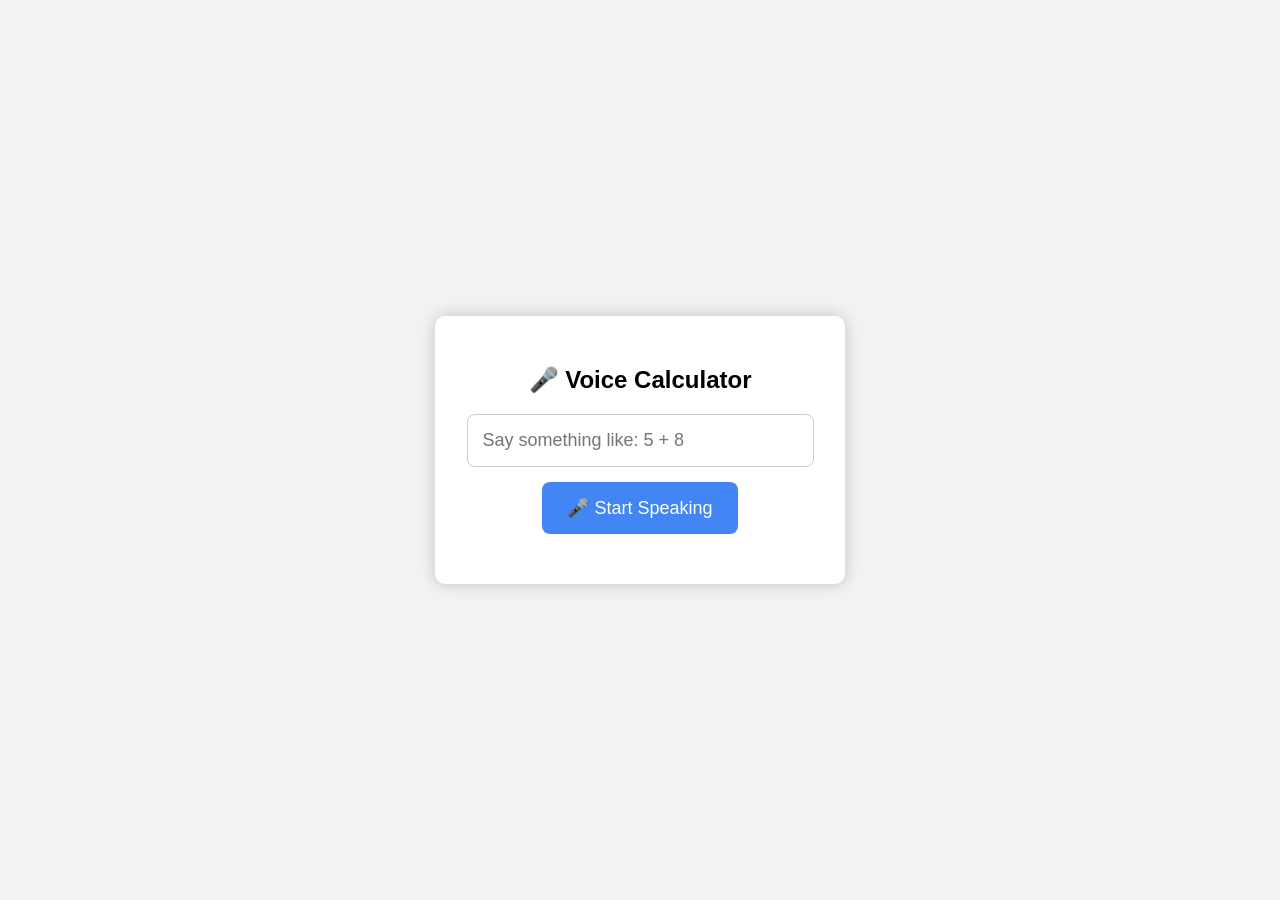
==== index.html @ a8b6200a "Add files via upload" ====
<!DOCTYPE html>
<html lang="en">
<head>
    <meta charset="UTF-8">
    <meta name="viewport" content="width=device-width, initial-scale=1.0">
    <title>Voice Calculator</title>
    <link rel="stylesheet" href="style.css">
</head>
<body>

    <div class="calculator">
        <h2>🎤 Voice Calculator</h2>

        <input type="text" id="display" placeholder="Say something like: 5 + 8" readonly>

        <button id="voiceBtn">🎤 Start Speaking</button>
        <p id="resultText"></p>
    </div>

    <script src="script.js"></script>
</body>
</html>
---- style.css ----
body {
    margin: 0;
    padding: 0;
    font-family: Arial, sans-serif;
    background: #f2f2f2;
    display: flex;
    justify-content: center;
    align-items: center;
    height: 100vh;
}

.calculator {
    background: white;
    padding: 30px;
    width: 350px;
    text-align: center;
    border-radius: 10px;
    box-shadow: 0px 0px 15px rgba(0,0,0,0.2);
}

#display {
    width: 90%;
    padding: 15px;
    font-size: 18px;
    margin-bottom: 15px;
    border-radius: 8px;
    border: 1px solid #ccc;
}

button {
    padding: 15px 25px;
    font-size: 18px;
    background: #4285f4;
    color: white;
    border: none;
    border-radius: 8px;
    cursor: pointer;
}

button:hover {
    background: #2f6fe0;
}

#resultText {
    margin-top: 20px;
    font-size: 20px;
    font-weight: bold;
}
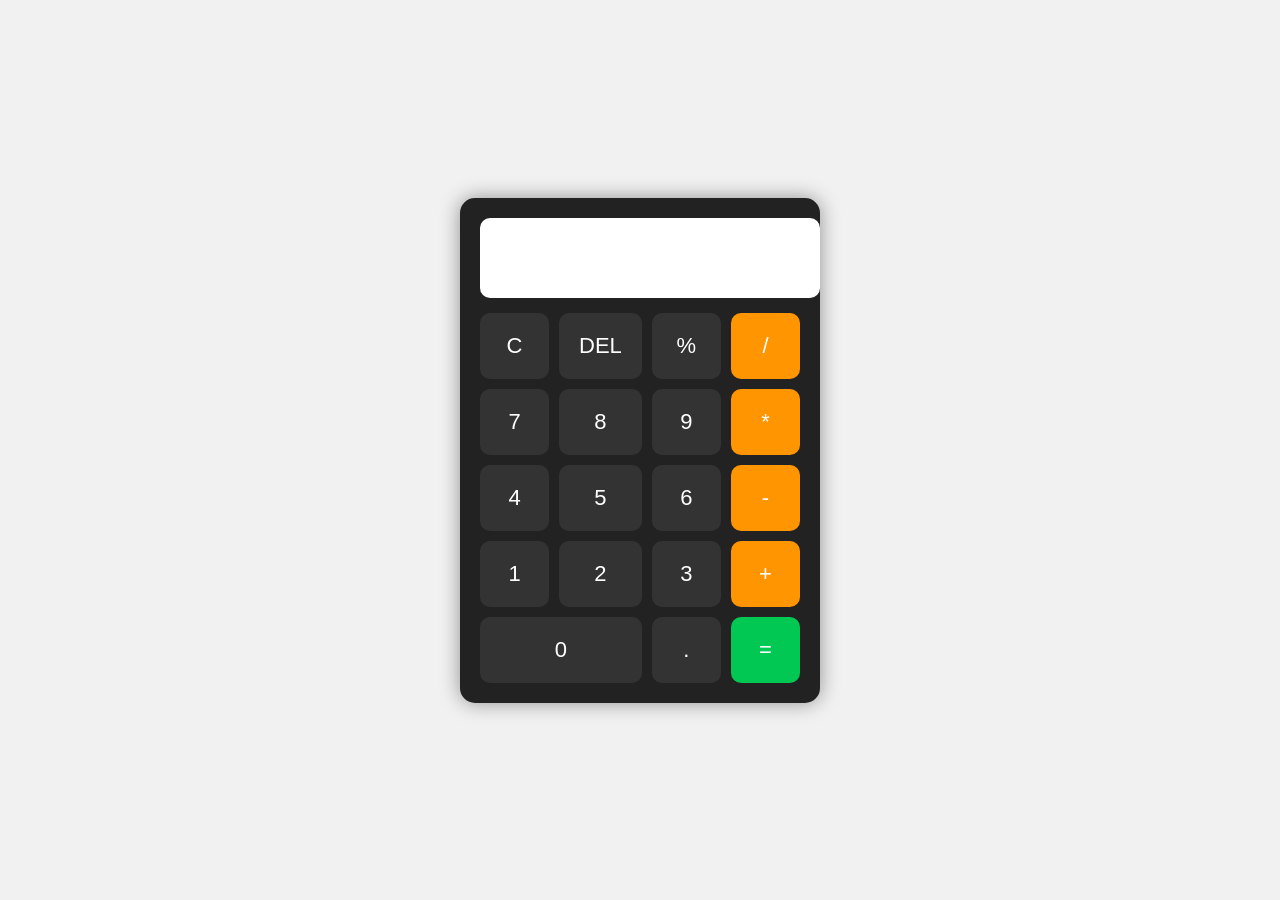
==== commit 1e57e842: "Add files via upload" ====
--- a/index.html
+++ b/index.html
@@ -3,18 +3,39 @@
 <head>
     <meta charset="UTF-8">
     <meta name="viewport" content="width=device-width, initial-scale=1.0">
-    <title>Voice Calculator</title>
+    <title>Calculator</title>
     <link rel="stylesheet" href="style.css">
 </head>
 <body>
 
     <div class="calculator">
-        <h2>🎤 Voice Calculator</h2>
+        <input type="text" id="display" readonly>
 
-        <input type="text" id="display" placeholder="Say something like: 5 + 8" readonly>
+        <div class="buttons">
+            <button class="btn" onclick="clearDisplay()">C</button>
+            <button class="btn" onclick="deleteLast()">DEL</button>
+            <button class="btn" onclick="append('%')">%</button>
+            <button class="btn operator" onclick="append('/')">/</button>
 
-        <button id="voiceBtn">🎤 Start Speaking</button>
-        <p id="resultText"></p>
+            <button class="btn" onclick="append('7')">7</button>
+            <button class="btn" onclick="append('8')">8</button>
+            <button class="btn" onclick="append('9')">9</button>
+            <button class="btn operator" onclick="append('*')">*</button>
+
+            <button class="btn" onclick="append('4')">4</button>
+            <button class="btn" onclick="append('5')">5</button>
+            <button class="btn" onclick="append('6')">6</button>
+            <button class="btn operator" onclick="append('-')">-</button>
+
+            <button class="btn" onclick="append('1')">1</button>
+            <button class="btn" onclick="append('2')">2</button>
+            <button class="btn" onclick="append('3')">3</button>
+            <button class="btn operator" onclick="append('+')">+</button>
+
+            <button class="btn zero" onclick="append('0')">0</button>
+            <button class="btn" onclick="append('.')">.</button>
+            <button class="btn equals" onclick="calculate()">=</button>
+        </div>
     </div>
 
     <script src="script.js"></script>
--- a/style.css
+++ b/style.css
@@ -1,48 +1,73 @@
 body {
     margin: 0;
     padding: 0;
-    font-family: Arial, sans-serif;
-    background: #f2f2f2;
+    background: #f1f1f1;
     display: flex;
     justify-content: center;
     align-items: center;
     height: 100vh;
+    font-family: Arial;
 }
 
 .calculator {
-    background: white;
-    padding: 30px;
-    width: 350px;
-    text-align: center;
-    border-radius: 10px;
-    box-shadow: 0px 0px 15px rgba(0,0,0,0.2);
+    background: #222;
+    padding: 20px;
+    border-radius: 15px;
+    width: 320px;
+    box-shadow: 0 0 20px rgba(0,0,0,0.4);
 }
 
 #display {
-    width: 90%;
-    padding: 15px;
-    font-size: 18px;
+    width: 100%;
+    height: 60px;
+    font-size: 28px;
+    text-align: right;
+    padding: 10px;
+    border: none;
+    border-radius: 10px;
     margin-bottom: 15px;
-    border-radius: 8px;
-    border: 1px solid #ccc;
+    outline: none;
+    background: #fff;
 }
 
-button {
-    padding: 15px 25px;
-    font-size: 18px;
-    background: #4285f4;
-    color: white;
-    border: none;
-    border-radius: 8px;
-    cursor: pointer;
+.buttons {
+    display: grid;
+    grid-template-columns: repeat(4, 1fr);
+    grid-gap: 10px;
 }
 
-button:hover {
-    background: #2f6fe0;
+.btn {
+    padding: 20px;
+    font-size: 22px;
+    border: none;
+    border-radius: 10px;
+    cursor: pointer;
+    background: #333;
+    color: white;
+    transition: 0.2s;
 }
 
-#resultText {
-    margin-top: 20px;
-    font-size: 20px;
-    font-weight: bold;
+.btn:hover {
+    background: #444;
 }
+
+.operator {
+    background: #ff9500;
+}
+
+.operator:hover {
+    background: #e08c00;
+}
+
+.equals {
+    background: #00c853;
+    grid-column: span 1;
+}
+
+.equals:hover {
+    background: #00b44a;
+}
+
+.zero {
+    grid-column: span 2;
+}
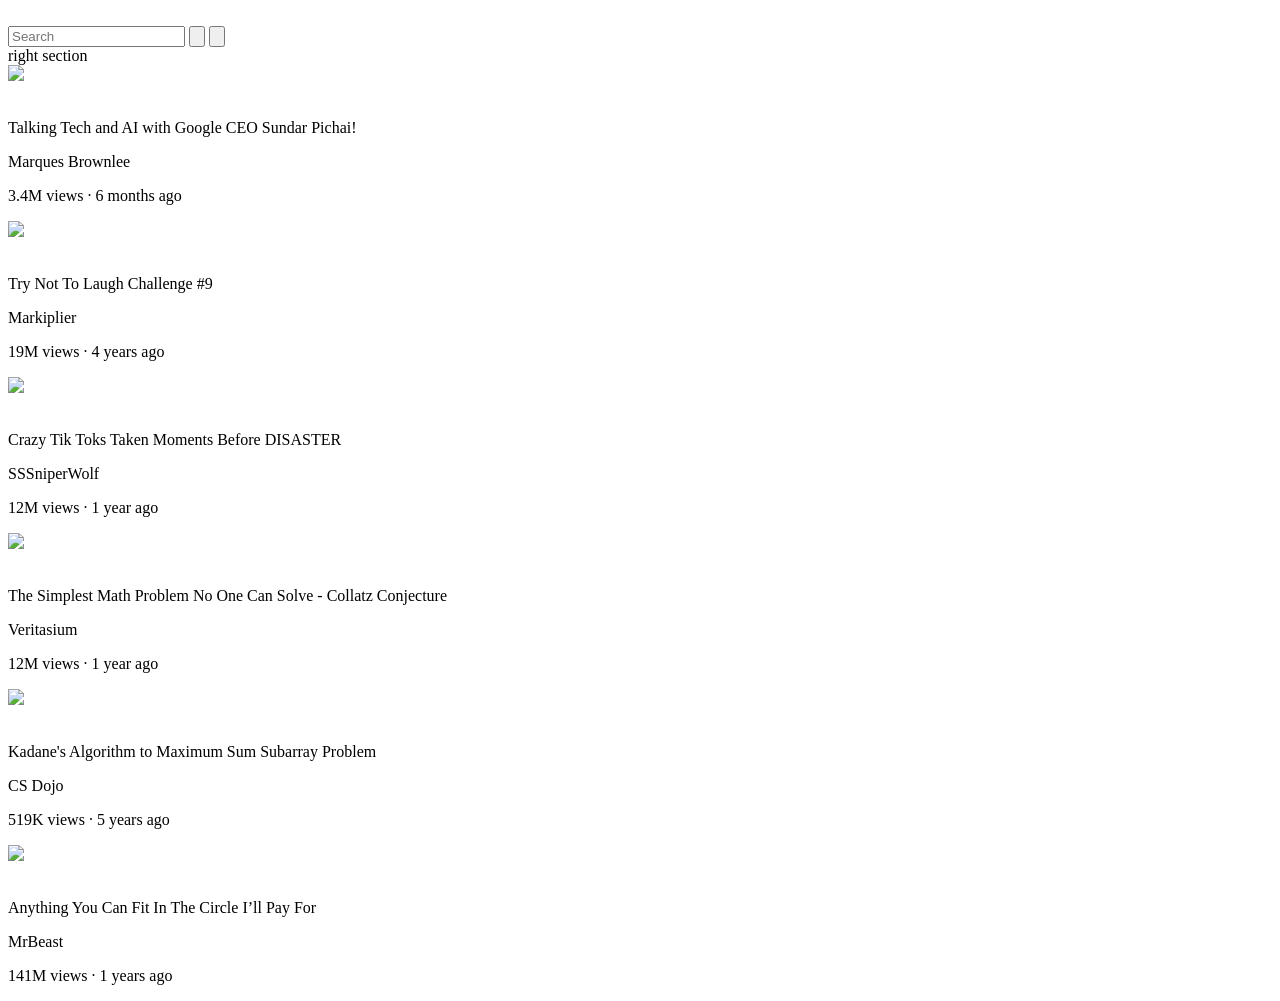
==== commit 8eb95d68: "Update index.html" ====
--- a/index.html
+++ b/index.html
@@ -1,43 +1,182 @@
 <!DOCTYPE html>
-<html lang="en">
-<head>
-    <meta charset="UTF-8">
-    <meta name="viewport" content="width=device-width, initial-scale=1.0">
-    <title>Calculator</title>
-    <link rel="stylesheet" href="style.css">
-</head>
-<body>
+<html>
+  <head>
 
-    <div class="calculator">
-        <input type="text" id="display" readonly>
 
-        <div class="buttons">
-            <button class="btn" onclick="clearDisplay()">C</button>
-            <button class="btn" onclick="deleteLast()">DEL</button>
-            <button class="btn" onclick="append('%')">%</button>
-            <button class="btn operator" onclick="append('/')">/</button>
+    <link rel="preconnect" href="https://fonts.googleapis.com">
+    <link rel="preconnect" href="https://fonts.gstatic.com" crossorigin>
+    <link href="https://fonts.googleapis.com/css2?family=Roboto:ital,wght@0,100..900;1,100..900&display=swap" rel="stylesheet">
 
-            <button class="btn" onclick="append('7')">7</button>
-            <button class="btn" onclick="append('8')">8</button>
-            <button class="btn" onclick="append('9')">9</button>
-            <button class="btn operator" onclick="append('*')">*</button>
 
-            <button class="btn" onclick="append('4')">4</button>
-            <button class="btn" onclick="append('5')">5</button>
-            <button class="btn" onclick="append('6')">6</button>
-            <button class="btn operator" onclick="append('-')">-</button>
+    <title>YouTube.com Clone</title>
 
-            <button class="btn" onclick="append('1')">1</button>
-            <button class="btn" onclick="append('2')">2</button>
-            <button class="btn" onclick="append('3')">3</button>
-            <button class="btn operator" onclick="append('+')">+</button>
+    <link rel="stylesheet" href="style/video.css">
+    <link rel="stylesheet" href="style/general.css">
+    <link rel="stylesheet" href="style/header.css">
 
-            <button class="btn zero" onclick="append('0')">0</button>
-            <button class="btn" onclick="append('.')">.</button>
-            <button class="btn equals" onclick="calculate()">=</button>
-        </div>
+  </head>
+  <body>
+
+    <!--header-->
+    <div class="header">
+      <div class="left-section">
+        <img class="hamburger-menu" src="icons/hamburger-menu.svg" alt="">
+        <img class="youtube-logo" src="icons/youtube-logo.svg" alt="">
+      </div>
+      <div class="middle-section">
+        <input class="search-bar" type="search" placeholder="Search">
+        <button class="search-button"><img class="search-icon" src="icons/search.svg" alt=""></button>
+        <button class="voice-search-button"><img class="voice-search-icon" src="icons/voice-search-icon.svg" alt=""></button>
+      </div>
+      <div class="right-section"> right section</div>
+    </div>
+        
+    <!--whole thumbnail div-->
+    <div class="all-thumbnails-grid">
+
+      <!--thumbnail 1 all-->
+    <div class="video-preview">
+        <div><img class="thumbnail" src="thumbnails/thumbnail-1.webp"></div>
+        
+    <div class="channel-grid-info">
+    <div class="channel-picture"><img class="profile-picture" src="thumbnails/channel-1.jpeg" alt=""></div>
+    <div class="video-info">
+    <p class="video-title">
+    Talking Tech and AI with Google CEO Sundar Pichai!
+    </p>
+    <p class="video-author">
+    Marques Brownlee
+    </p>
+    <p class="video-stats">
+    3.4M views &#183; 6 months ago
+    </p>  
+    </div>
+        
     </div>
 
-    <script src="script.js"></script>
-</body>
+    </div>
+    
+
+    <!--thumbnail 2 all-->
+<div class="video-preview">
+
+        <div><img class="thumbnail" src="thumbnails/thumbnail-2.webp"></div>
+        <div class="channel-grid-info">
+
+            <div class="channel-picture"><img class="profile-picture" src="thumbnails/channel-2.jpeg" alt=""></div>
+            <div class="video-info">
+
+            <p class="video-title">
+            Try Not To Laugh Challenge #9
+            </p>
+            <p class="video-author">
+            Markiplier
+            </p>
+            <p class="video-stats">
+            19M views &#183; 4 years ago
+            </p>
+
+            </div>
+        </div>
+      
+    </div>
+
+    <!--thumnnail 3 all-->
+    <div class="video-preview">
+        <div><img class="thumbnail" src="thumbnails/thumbnail-3.webp"></div>
+        
+    <div class="channel-grid-info">
+    <div class="channel-picture"><img class="profile-picture" src="thumbnails/channel-3.jpeg" alt=""></div>
+    <div class="video-info">
+    <p class="video-title">
+    Crazy Tik Toks Taken Moments Before DISASTER
+    </p>
+    <p class="video-author">
+    SSSniperWolf
+    </p>
+    <p class="video-stats">
+    12M views  &#183; 1 year ago
+    </p>  
+    </div>
+        
+    </div>
+
+    </div>
+
+    <!--thunbnail 4 all-->
+    <div class="video-preview">
+        <div><img class="thumbnail" src="thumbnails/thumbnail-4.webp"></div>
+        
+    <div class="channel-grid-info">
+    <div class="channel-picture"><img class="profile-picture" src="thumbnails/channel-4.jpeg" alt=""></div>
+    <div class="video-info">
+    <p class="video-title">
+    The Simplest Math Problem No One Can Solve - Collatz Conjecture
+    </p>
+    <p class="video-author">
+    Veritasium
+    </p>
+    <p class="video-stats">
+    12M views &#183; 1 year ago
+    </p>  
+    </div>
+        
+    </div>
+
+    </div>
+
+  
+    <!--thumbnail 5 all-->
+    <div class="video-preview">
+        <div><img class="thumbnail" src="thumbnails/thumbnail-5.webp"></div>
+        
+    <div class="channel-grid-info">
+    <div class="channel-picture"><img class="profile-picture" src="thumbnails/channel-5.jpeg" alt=""></div>
+    <div class="video-info">
+    <p class="video-title">
+    Kadane's Algorithm to Maximum Sum Subarray Problem
+    </p>
+    <p class="video-author">
+    CS Dojo
+    </p>
+    <p class="video-stats">
+    519K views &#183; 5 years ago
+    </p>  
+    </div>
+        
+    </div>
+
+    </div>
+
+    <!--thumbnail 6 all-->
+    <div class="video-preview">
+        <div><img class="thumbnail" src="thumbnails/thumbnail-6.webp"></div>
+        
+    <div class="channel-grid-info">
+    <div class="channel-picture"><img class="profile-picture" src="thumbnails/channel-6.jpeg" alt=""></div>
+    <div class="video-info">
+    <p class="video-title">
+    Anything You Can Fit In The Circle I’ll Pay For
+    </p>
+    <p class="video-author">
+    MrBeast
+    </p>
+    <p class="video-stats">
+    141M views &#183; 1 years ago
+    </p>  
+    </div>
+        
+    </div>
+
+    </div>
+
+</div>
+
+
+
+
+    
+
+
+  </body>
 </html>
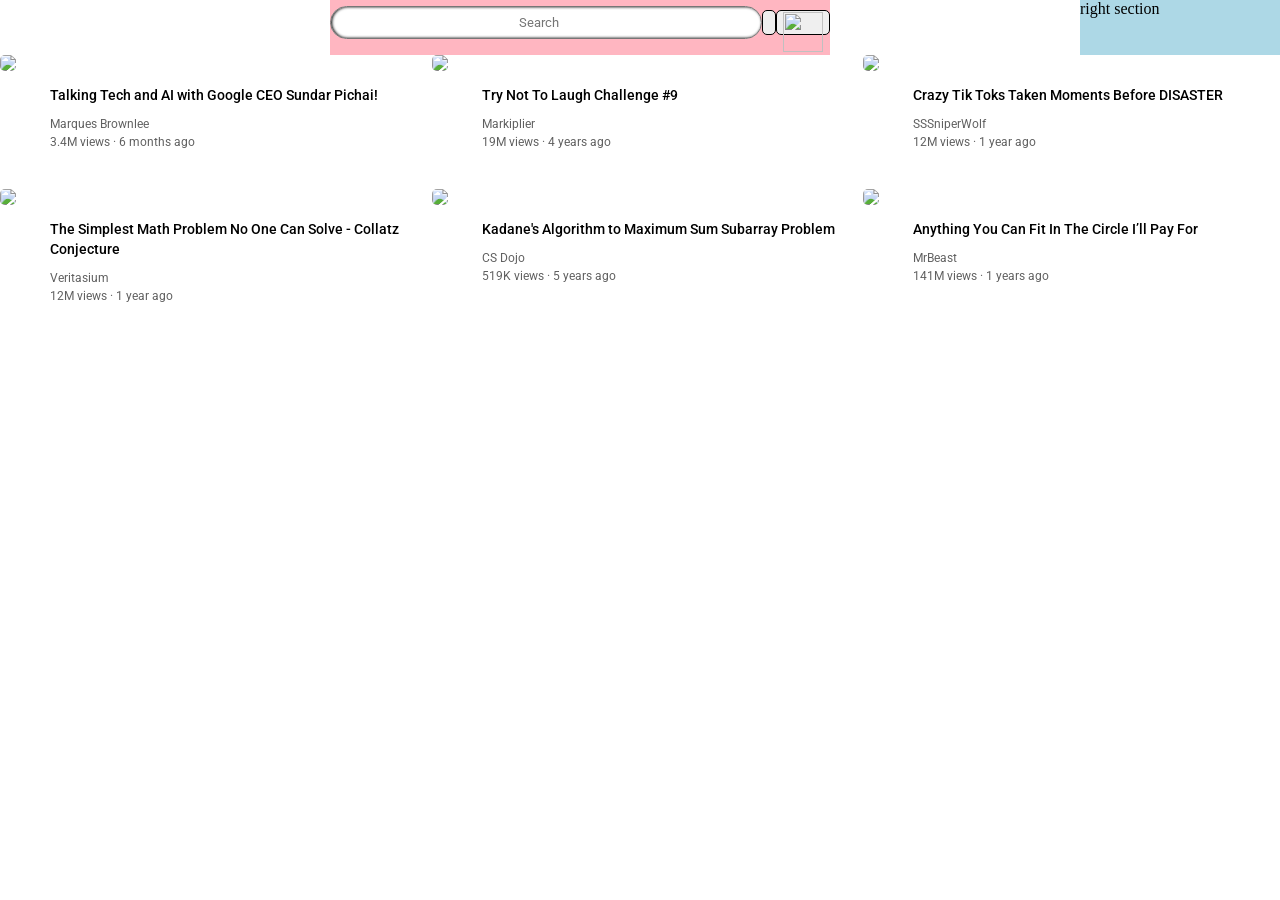
==== commit b8651ac3: "Update index.html" ====
--- a/index.html
+++ b/index.html
@@ -2,7 +2,165 @@
 <html>
   <head>
 
-
+    <style>p {
+    font-family: Roboto, Arial;
+    margin-top: 0;
+    margin-bottom: 0;
+}
+
+body {
+    margin: 0;
+}
+
+.search-bar {
+    padding-top: 8px;
+    padding-bottom: 8px;
+    padding-right: 50px;
+    padding-left: 50px;
+    align-content: center;
+    border-radius: 25px;
+    border-style: solid;
+    text-align: center;
+    align-items: center;
+    display: flex;
+    margin-bottom: 10px;
+    flex: 1;
+    border-width: 1px;
+    box-shadow: inset 1px 0.01px 3px rgba(0, 0, 0.05);
+}
+
+.search-bar::placeholder {
+    font-family: roboto;
+    font-size: 13px;
+}
+
+.header {
+    display: flex;
+    flex-direction: row;
+    height: 55px;
+    justify-content: space-between;
+}
+
+.left-section {
+    align-items: center;
+    display: flex;
+}
+
+.middle-section {
+    background-color: lightpink;
+    flex: 1;
+    margin-left: 70px;
+    margin-right: 35px;
+    max-width: 500px;
+    display: flex;
+    align-items: center;
+}
+
+.right-section {
+    background-color: lightblue;
+    width: 200px;
+}
+
+.hamburger-menu {
+    height: 24px;
+    margin-left: 24px;
+    margin-right: 20px;
+}
+
+.search-icon {
+    height: 20px;
+
+}
+
+.voice-search-icon {
+    height: 40px;
+    width: 40px;
+}
+
+.youtube-logo {
+    height: 20px;
+}
+
+.search-button {
+    height: 25px;
+    margin-top: -10px;
+    border-radius: 5px;
+    border-style: solid;
+    border-width: 0.01px;
+}
+
+.voice-search-button {
+    height: 25px;
+    margin-top: -10px;
+    border-radius: 5px;
+    border-style: solid;
+    border-width: 0.01px;
+}
+
+p {
+    font-family: Roboto, Arial;
+    margin-top: 0;
+    margin-bottom: 0;
+}
+
+.thumbnail {
+    width: 100%;
+    margin-bottom: 10px;
+    border-radius: 5px;
+}
+
+.search-bar {
+    display: block;
+    padding-top: 8px;
+    padding-bottom: 8px;
+    padding-right: 50px;
+    padding-left: 50px;
+    align-content: center;
+    border-radius: 25px;
+    border-style: solid;
+    text-align: center;
+    align-items: center;
+    display: flex;
+    margin-bottom: 10px;
+}
+
+.video-title {
+    margin-top: 0px;
+    font-size: 14px;
+    font-weight: 500;
+    line-height: 20px;
+    margin-bottom: 12px;
+}
+
+
+.channel-grid-info {
+    display: grid;
+    grid-template-columns: 50px 1fr;
+}
+
+.profile-picture {
+    width: 40px;
+    border-radius: 25px;
+}
+
+.video-author,
+.video-stats {
+    font-size: 12px;
+    color: rgb(96, 96, 96);
+}
+
+.video-author {
+    margin-bottom: 4px;
+}
+
+.all-thumbnails-grid {
+    display: grid;
+    grid-template-columns: 1fr 1fr 1fr;
+    column-gap: 15px;
+    row-gap: 40px;
+}
+
+</style>
     <link rel="preconnect" href="https://fonts.googleapis.com">
     <link rel="preconnect" href="https://fonts.gstatic.com" crossorigin>
     <link href="https://fonts.googleapis.com/css2?family=Roboto:ital,wght@0,100..900;1,100..900&display=swap" rel="stylesheet">
@@ -180,3 +338,4 @@
 
   </body>
 </html>
+
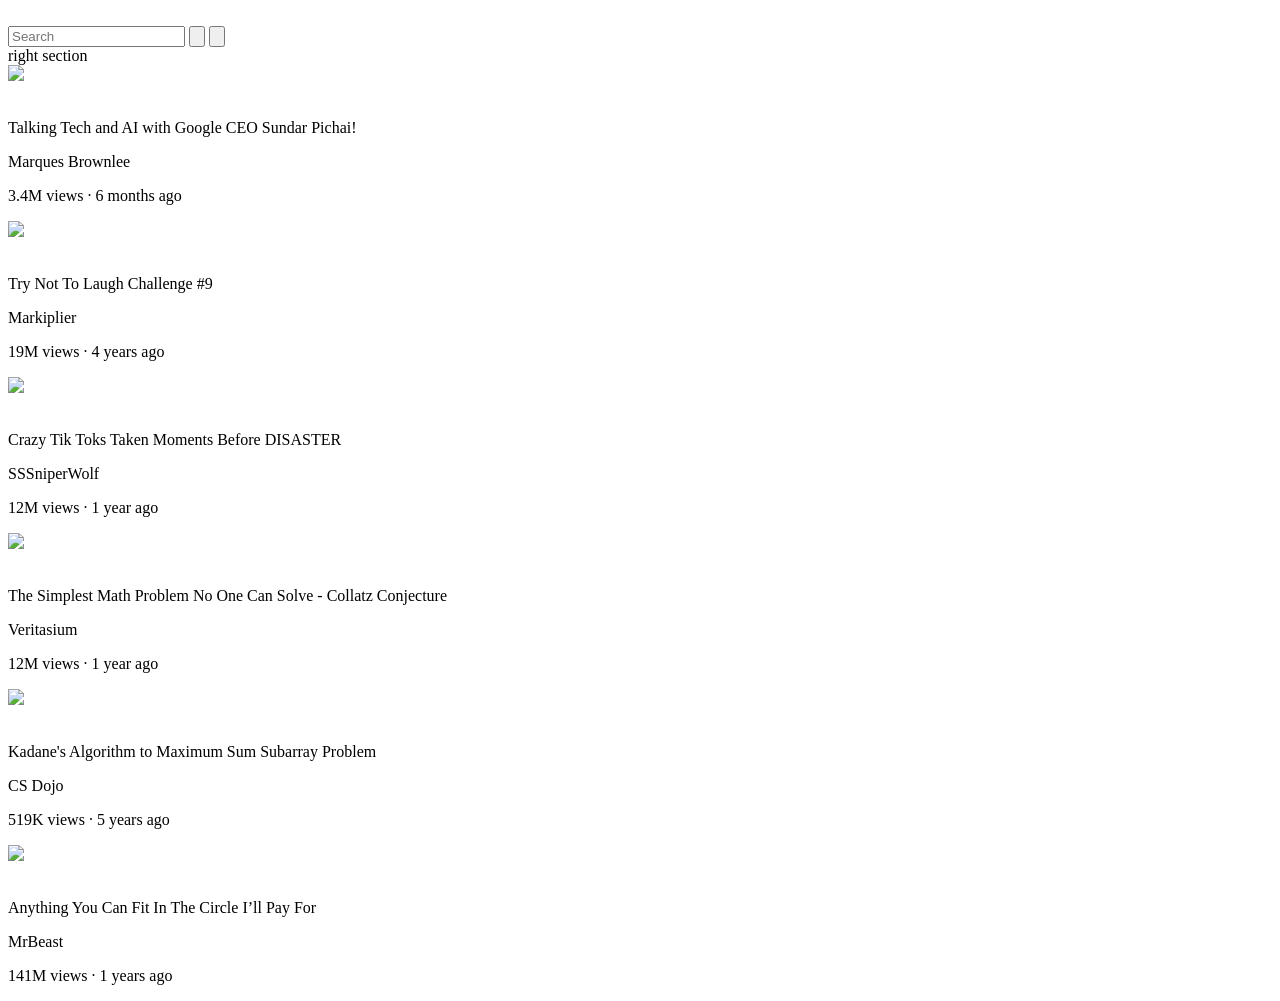
==== commit 7897512d: "Update index.html" ====
--- a/index.html
+++ b/index.html
@@ -2,165 +2,6 @@
 <html>
   <head>
 
-    <style>p {
-    font-family: Roboto, Arial;
-    margin-top: 0;
-    margin-bottom: 0;
-}
-
-body {
-    margin: 0;
-}
-
-.search-bar {
-    padding-top: 8px;
-    padding-bottom: 8px;
-    padding-right: 50px;
-    padding-left: 50px;
-    align-content: center;
-    border-radius: 25px;
-    border-style: solid;
-    text-align: center;
-    align-items: center;
-    display: flex;
-    margin-bottom: 10px;
-    flex: 1;
-    border-width: 1px;
-    box-shadow: inset 1px 0.01px 3px rgba(0, 0, 0.05);
-}
-
-.search-bar::placeholder {
-    font-family: roboto;
-    font-size: 13px;
-}
-
-.header {
-    display: flex;
-    flex-direction: row;
-    height: 55px;
-    justify-content: space-between;
-}
-
-.left-section {
-    align-items: center;
-    display: flex;
-}
-
-.middle-section {
-    background-color: lightpink;
-    flex: 1;
-    margin-left: 70px;
-    margin-right: 35px;
-    max-width: 500px;
-    display: flex;
-    align-items: center;
-}
-
-.right-section {
-    background-color: lightblue;
-    width: 200px;
-}
-
-.hamburger-menu {
-    height: 24px;
-    margin-left: 24px;
-    margin-right: 20px;
-}
-
-.search-icon {
-    height: 20px;
-
-}
-
-.voice-search-icon {
-    height: 40px;
-    width: 40px;
-}
-
-.youtube-logo {
-    height: 20px;
-}
-
-.search-button {
-    height: 25px;
-    margin-top: -10px;
-    border-radius: 5px;
-    border-style: solid;
-    border-width: 0.01px;
-}
-
-.voice-search-button {
-    height: 25px;
-    margin-top: -10px;
-    border-radius: 5px;
-    border-style: solid;
-    border-width: 0.01px;
-}
-
-p {
-    font-family: Roboto, Arial;
-    margin-top: 0;
-    margin-bottom: 0;
-}
-
-.thumbnail {
-    width: 100%;
-    margin-bottom: 10px;
-    border-radius: 5px;
-}
-
-.search-bar {
-    display: block;
-    padding-top: 8px;
-    padding-bottom: 8px;
-    padding-right: 50px;
-    padding-left: 50px;
-    align-content: center;
-    border-radius: 25px;
-    border-style: solid;
-    text-align: center;
-    align-items: center;
-    display: flex;
-    margin-bottom: 10px;
-}
-
-.video-title {
-    margin-top: 0px;
-    font-size: 14px;
-    font-weight: 500;
-    line-height: 20px;
-    margin-bottom: 12px;
-}
-
-
-.channel-grid-info {
-    display: grid;
-    grid-template-columns: 50px 1fr;
-}
-
-.profile-picture {
-    width: 40px;
-    border-radius: 25px;
-}
-
-.video-author,
-.video-stats {
-    font-size: 12px;
-    color: rgb(96, 96, 96);
-}
-
-.video-author {
-    margin-bottom: 4px;
-}
-
-.all-thumbnails-grid {
-    display: grid;
-    grid-template-columns: 1fr 1fr 1fr;
-    column-gap: 15px;
-    row-gap: 40px;
-}
-
-</style>
     <link rel="preconnect" href="https://fonts.googleapis.com">
     <link rel="preconnect" href="https://fonts.gstatic.com" crossorigin>
     <link href="https://fonts.googleapis.com/css2?family=Roboto:ital,wght@0,100..900;1,100..900&display=swap" rel="stylesheet">
@@ -339,3 +180,4 @@
   </body>
 </html>
 
+
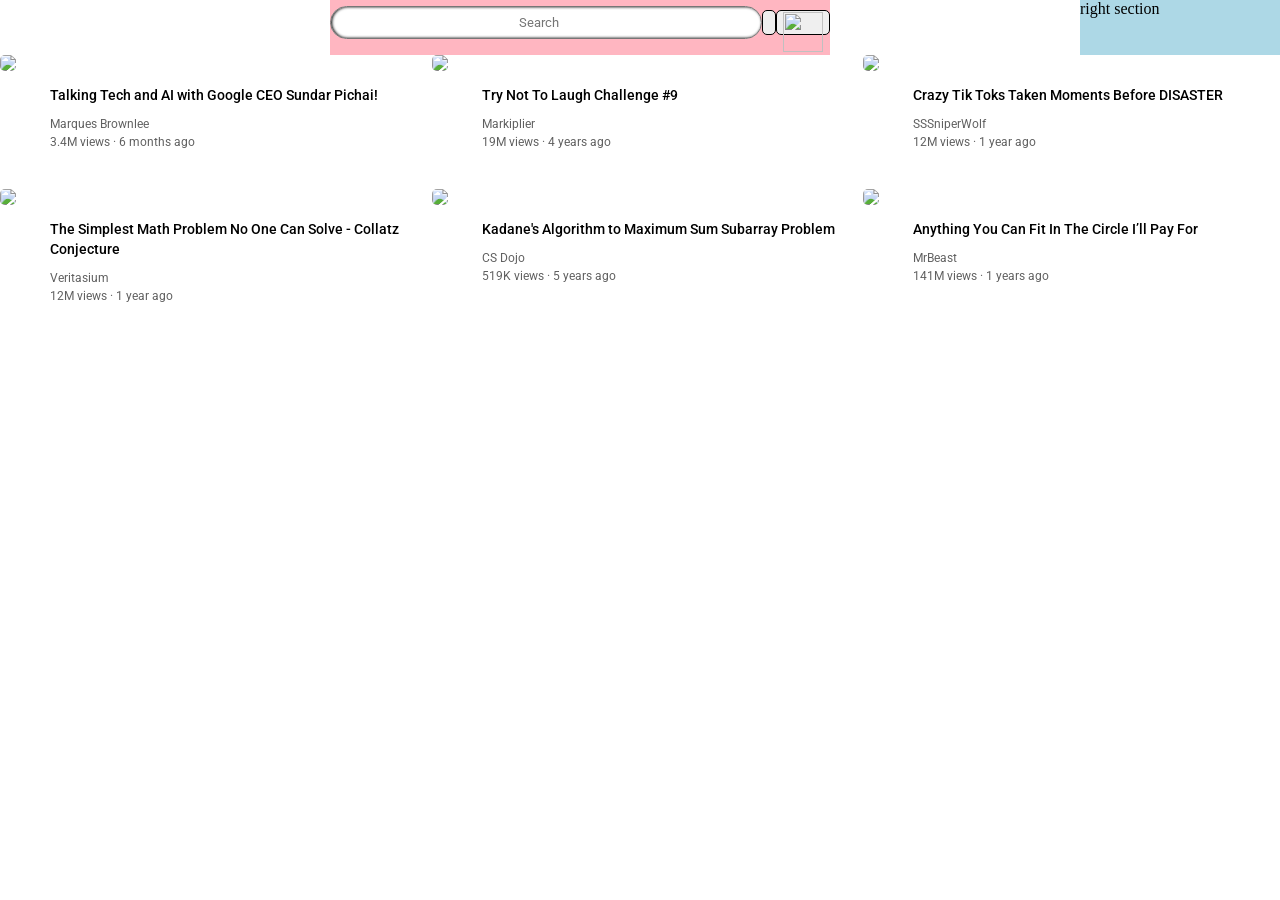
==== commit 8eead9ab: "Update index.html" ====
--- a/index.html
+++ b/index.html
@@ -9,9 +9,9 @@
 
     <title>YouTube.com Clone</title>
 
-    <link rel="stylesheet" href="style/video.css">
-    <link rel="stylesheet" href="style/general.css">
-    <link rel="stylesheet" href="style/header.css">
+    <link rel="stylesheet" href="video.css">
+    <link rel="stylesheet" href="general.css">
+    <link rel="stylesheet" href="header.css">
 
   </head>
   <body>
@@ -181,3 +181,4 @@
 </html>
 
 
+
--- a/video.css
+++ b/video.css
@@ -0,0 +1,61 @@
+        p{
+            font-family: Roboto , Arial;
+            margin-top: 0;
+            margin-bottom: 0;
+        }
+
+      .thumbnail {
+        width: 100%;
+        margin-bottom: 10px;
+        border-radius: 5px;
+      }
+
+      .search-bar {
+        display: block;
+        padding-top: 8px;
+        padding-bottom: 8px;
+        padding-right: 50px;
+        padding-left: 50px;
+        align-content: center;
+        border-radius: 25px;
+        border-style: solid;
+        text-align: center;
+        align-items: center;
+        display: flex;   
+        margin-bottom: 10px;    
+      }
+
+      .video-title {
+        margin-top: 0px;
+        font-size: 14px;
+        font-weight: 500;
+        line-height: 20px;
+        margin-bottom: 12px;
+      }
+
+
+      .channel-grid-info{
+        display: grid;
+        grid-template-columns: 50px 1fr;
+      }
+
+      .profile-picture{
+        width: 40px;
+        border-radius: 25px;
+      }
+
+      .video-author , .video-stats {
+        font-size: 12px;
+        color: rgb(96, 96, 96) ;
+      }
+
+      .video-author{
+        margin-bottom: 4px;
+      }
+
+      .all-thumbnails-grid{
+        display: grid;
+        grid-template-columns: 1fr 1fr 1fr;
+        column-gap: 15px;
+        row-gap: 40px;
+      }
--- a/general.css
+++ b/general.css
@@ -0,0 +1,8 @@
+        p{
+            font-family: Roboto , Arial;
+            margin-top: 0;
+            margin-bottom: 0;
+        }
+        body{
+            margin: 0;
+        }
--- a/header.css
+++ b/header.css
@@ -0,0 +1,75 @@
+.search-bar {
+        padding-top: 8px;
+        padding-bottom: 8px;
+        padding-right: 50px;
+        padding-left: 50px;
+        align-content: center;
+        border-radius: 25px;
+        border-style: solid;
+        text-align: center;
+        align-items: center;
+        display: flex;   
+        margin-bottom: 10px;
+        flex: 1;
+        border-width: 1px;
+        box-shadow: inset 1px 0.01px 3px rgba(0, 0, 0.05);
+      }
+.search-bar::placeholder{
+  font-family: roboto;
+  font-size: 13px;
+}
+
+.header{
+  display: flex;
+  flex-direction: row;
+  height: 55px;
+  justify-content: space-between;
+}
+.left-section{
+  align-items: center;
+  display: flex;
+}
+.middle-section{
+  background-color: lightpink;
+  flex: 1;
+  margin-left: 70px;
+  margin-right: 35px;
+  max-width: 500px;
+  display: flex;
+  align-items: center;
+}
+.right-section{
+  background-color: lightblue;
+  width: 200px;
+}
+.hamburger-menu{
+  height: 24px;
+  margin-left: 24px;
+  margin-right: 20px;
+}
+
+.search-icon{
+  height: 20px;
+  
+}
+.voice-search-icon{
+  height: 40px;
+  width: 40px;
+}
+.youtube-logo{
+  height: 20px;
+}
+.search-button{
+  height: 25px;
+  margin-top: -10px;
+  border-radius: 5px;
+  border-style: solid;
+  border-width: 0.01px;
+}
+.voice-search-button{
+  height: 25px;
+  margin-top: -10px;
+  border-radius: 5px;
+  border-style: solid;
+  border-width: 0.01px; 
+}
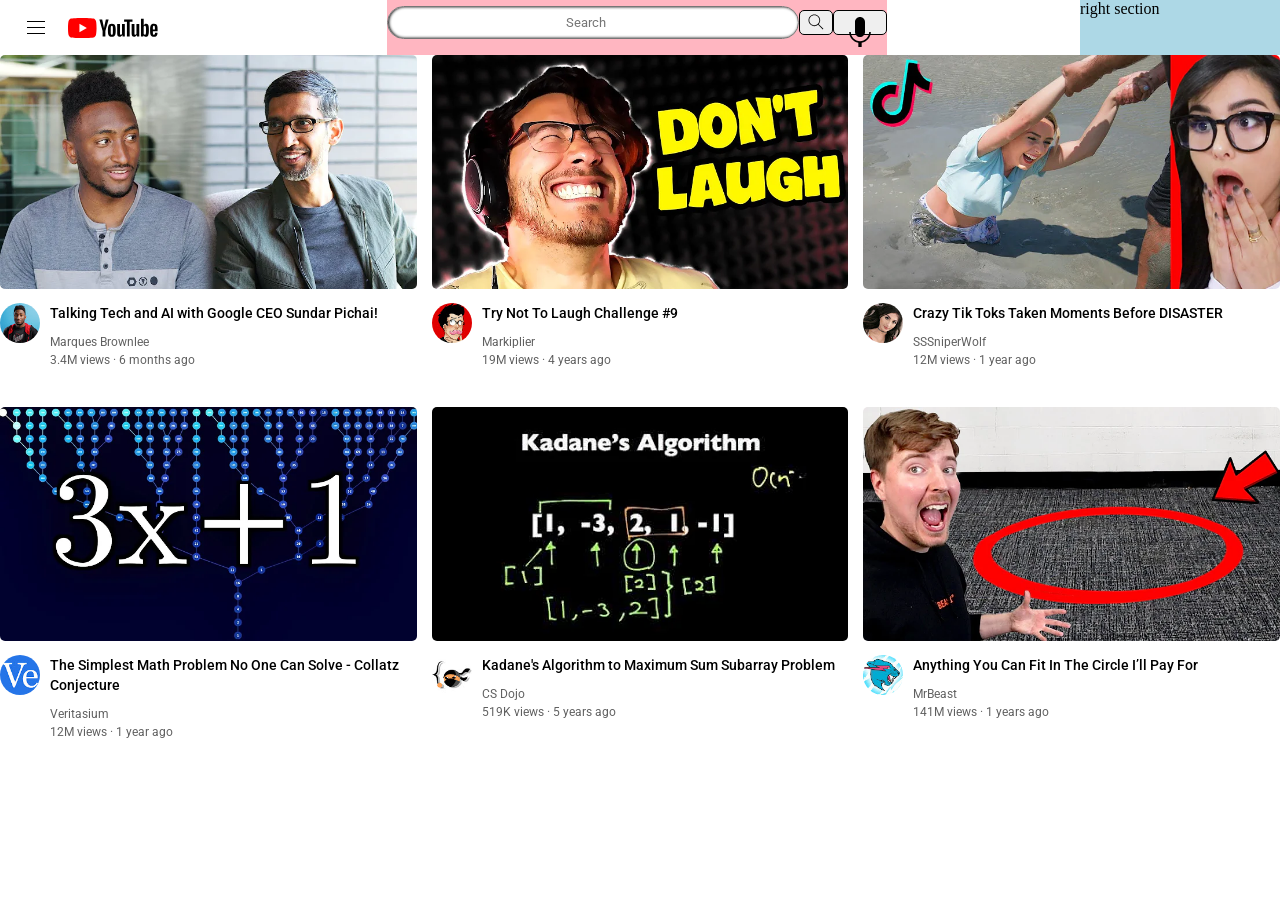
==== commit 1dd1a800: "Add files via upload" ====
--- a/index.html
+++ b/index.html
@@ -1,6 +1,7 @@
 <!DOCTYPE html>
 <html>
   <head>
+
 
     <link rel="preconnect" href="https://fonts.googleapis.com">
     <link rel="preconnect" href="https://fonts.gstatic.com" crossorigin>
@@ -12,6 +13,7 @@
     <link rel="stylesheet" href="video.css">
     <link rel="stylesheet" href="general.css">
     <link rel="stylesheet" href="header.css">
+    
 
   </head>
   <body>
@@ -19,13 +21,13 @@
     <!--header-->
     <div class="header">
       <div class="left-section">
-        <img class="hamburger-menu" src="icons/hamburger-menu.svg" alt="">
-        <img class="youtube-logo" src="icons/youtube-logo.svg" alt="">
+        <img class="hamburger-menu" src="hamburger-menu.svg" alt="">
+        <img class="youtube-logo" src="youtube-logo.svg" alt="">
       </div>
       <div class="middle-section">
         <input class="search-bar" type="search" placeholder="Search">
-        <button class="search-button"><img class="search-icon" src="icons/search.svg" alt=""></button>
-        <button class="voice-search-button"><img class="voice-search-icon" src="icons/voice-search-icon.svg" alt=""></button>
+        <button class="search-button"><img class="search-icon" src="search.svg" alt=""></button>
+        <button class="voice-search-button"><img class="voice-search-icon" src="voice-search-icon.svg" alt=""></button>
       </div>
       <div class="right-section"> right section</div>
     </div>
@@ -35,10 +37,10 @@
 
       <!--thumbnail 1 all-->
     <div class="video-preview">
-        <div><img class="thumbnail" src="thumbnails/thumbnail-1.webp"></div>
+        <div><img class="thumbnail" src="thumbnail-1.webp"></div>
         
     <div class="channel-grid-info">
-    <div class="channel-picture"><img class="profile-picture" src="thumbnails/channel-1.jpeg" alt=""></div>
+    <div class="channel-picture"><img class="profile-picture" src="channel-1.jpeg" alt=""></div>
     <div class="video-info">
     <p class="video-title">
     Talking Tech and AI with Google CEO Sundar Pichai!
@@ -59,10 +61,10 @@
     <!--thumbnail 2 all-->
 <div class="video-preview">
 
-        <div><img class="thumbnail" src="thumbnails/thumbnail-2.webp"></div>
+        <div><img class="thumbnail" src="thumbnail-2.webp"></div>
         <div class="channel-grid-info">
 
-            <div class="channel-picture"><img class="profile-picture" src="thumbnails/channel-2.jpeg" alt=""></div>
+            <div class="channel-picture"><img class="profile-picture" src="channel-2.jpeg" alt=""></div>
             <div class="video-info">
 
             <p class="video-title">
@@ -82,10 +84,10 @@
 
     <!--thumnnail 3 all-->
     <div class="video-preview">
-        <div><img class="thumbnail" src="thumbnails/thumbnail-3.webp"></div>
+        <div><img class="thumbnail" src="thumbnail-3.webp"></div>
         
     <div class="channel-grid-info">
-    <div class="channel-picture"><img class="profile-picture" src="thumbnails/channel-3.jpeg" alt=""></div>
+    <div class="channel-picture"><img class="profile-picture" src="channel-3.jpeg" alt=""></div>
     <div class="video-info">
     <p class="video-title">
     Crazy Tik Toks Taken Moments Before DISASTER
@@ -104,10 +106,10 @@
 
     <!--thunbnail 4 all-->
     <div class="video-preview">
-        <div><img class="thumbnail" src="thumbnails/thumbnail-4.webp"></div>
+        <div><img class="thumbnail" src="thumbnail-4.webp"></div>
         
     <div class="channel-grid-info">
-    <div class="channel-picture"><img class="profile-picture" src="thumbnails/channel-4.jpeg" alt=""></div>
+    <div class="channel-picture"><img class="profile-picture" src="channel-4.jpeg" alt=""></div>
     <div class="video-info">
     <p class="video-title">
     The Simplest Math Problem No One Can Solve - Collatz Conjecture
@@ -127,10 +129,10 @@
   
     <!--thumbnail 5 all-->
     <div class="video-preview">
-        <div><img class="thumbnail" src="thumbnails/thumbnail-5.webp"></div>
+        <div><img class="thumbnail" src="thumbnail-5.webp"></div>
         
     <div class="channel-grid-info">
-    <div class="channel-picture"><img class="profile-picture" src="thumbnails/channel-5.jpeg" alt=""></div>
+    <div class="channel-picture"><img class="profile-picture" src="channel-5.jpeg" alt=""></div>
     <div class="video-info">
     <p class="video-title">
     Kadane's Algorithm to Maximum Sum Subarray Problem
@@ -149,10 +151,10 @@
 
     <!--thumbnail 6 all-->
     <div class="video-preview">
-        <div><img class="thumbnail" src="thumbnails/thumbnail-6.webp"></div>
+        <div><img class="thumbnail" src="thumbnail-6.webp"></div>
         
     <div class="channel-grid-info">
-    <div class="channel-picture"><img class="profile-picture" src="thumbnails/channel-6.jpeg" alt=""></div>
+    <div class="channel-picture"><img class="profile-picture" src="channel-6.jpeg" alt=""></div>
     <div class="video-info">
     <p class="video-title">
     Anything You Can Fit In The Circle I’ll Pay For
@@ -178,7 +180,4 @@
 
 
   </body>
-</html>
-
-
-
+</html>
--- a/video.css
+++ b/video.css
@@ -1,61 +1,61 @@
-        p{
-            font-family: Roboto , Arial;
-            margin-top: 0;
-            margin-bottom: 0;
-        }
-
-      .thumbnail {
-        width: 100%;
-        margin-bottom: 10px;
-        border-radius: 5px;
-      }
-
-      .search-bar {
-        display: block;
-        padding-top: 8px;
-        padding-bottom: 8px;
-        padding-right: 50px;
-        padding-left: 50px;
-        align-content: center;
-        border-radius: 25px;
-        border-style: solid;
-        text-align: center;
-        align-items: center;
-        display: flex;   
-        margin-bottom: 10px;    
-      }
-
-      .video-title {
-        margin-top: 0px;
-        font-size: 14px;
-        font-weight: 500;
-        line-height: 20px;
-        margin-bottom: 12px;
-      }
-
-
-      .channel-grid-info{
-        display: grid;
-        grid-template-columns: 50px 1fr;
-      }
-
-      .profile-picture{
-        width: 40px;
-        border-radius: 25px;
-      }
-
-      .video-author , .video-stats {
-        font-size: 12px;
-        color: rgb(96, 96, 96) ;
-      }
-
-      .video-author{
-        margin-bottom: 4px;
-      }
-
-      .all-thumbnails-grid{
-        display: grid;
-        grid-template-columns: 1fr 1fr 1fr;
-        column-gap: 15px;
-        row-gap: 40px;
-      }
+        p{
+            font-family: Roboto , Arial;
+            margin-top: 0;
+            margin-bottom: 0;
+        }
+
+      .thumbnail {
+        width: 100%;
+        margin-bottom: 10px;
+        border-radius: 5px;
+      }
+
+      .search-bar {
+        display: block;
+        padding-top: 8px;
+        padding-bottom: 8px;
+        padding-right: 50px;
+        padding-left: 50px;
+        align-content: center;
+        border-radius: 25px;
+        border-style: solid;
+        text-align: center;
+        align-items: center;
+        display: flex;   
+        margin-bottom: 10px;    
+      }
+
+      .video-title {
+        margin-top: 0px;
+        font-size: 14px;
+        font-weight: 500;
+        line-height: 20px;
+        margin-bottom: 12px;
+      }
+
+
+      .channel-grid-info{
+        display: grid;
+        grid-template-columns: 50px 1fr;
+      }
+
+      .profile-picture{
+        width: 40px;
+        border-radius: 25px;
+      }
+
+      .video-author , .video-stats {
+        font-size: 12px;
+        color: rgb(96, 96, 96) ;
+      }
+
+      .video-author{
+        margin-bottom: 4px;
+      }
+
+      .all-thumbnails-grid{
+        display: grid;
+        grid-template-columns: 1fr 1fr 1fr;
+        column-gap: 15px;
+        row-gap: 40px;
+      }
--- a/general.css
+++ b/general.css
@@ -1,8 +1,8 @@
-        p{
-            font-family: Roboto , Arial;
-            margin-top: 0;
-            margin-bottom: 0;
-        }
-        body{
-            margin: 0;
-        }
+        p{
+            font-family: Roboto , Arial;
+            margin-top: 0;
+            margin-bottom: 0;
+        }
+        body{
+            margin: 0;
+        }
--- a/header.css
+++ b/header.css
@@ -1,75 +1,75 @@
-.search-bar {
-        padding-top: 8px;
-        padding-bottom: 8px;
-        padding-right: 50px;
-        padding-left: 50px;
-        align-content: center;
-        border-radius: 25px;
-        border-style: solid;
-        text-align: center;
-        align-items: center;
-        display: flex;   
-        margin-bottom: 10px;
-        flex: 1;
-        border-width: 1px;
-        box-shadow: inset 1px 0.01px 3px rgba(0, 0, 0.05);
-      }
-.search-bar::placeholder{
-  font-family: roboto;
-  font-size: 13px;
-}
-
-.header{
-  display: flex;
-  flex-direction: row;
-  height: 55px;
-  justify-content: space-between;
-}
-.left-section{
-  align-items: center;
-  display: flex;
-}
-.middle-section{
-  background-color: lightpink;
-  flex: 1;
-  margin-left: 70px;
-  margin-right: 35px;
-  max-width: 500px;
-  display: flex;
-  align-items: center;
-}
-.right-section{
-  background-color: lightblue;
-  width: 200px;
-}
-.hamburger-menu{
-  height: 24px;
-  margin-left: 24px;
-  margin-right: 20px;
-}
-
-.search-icon{
-  height: 20px;
-  
-}
-.voice-search-icon{
-  height: 40px;
-  width: 40px;
-}
-.youtube-logo{
-  height: 20px;
-}
-.search-button{
-  height: 25px;
-  margin-top: -10px;
-  border-radius: 5px;
-  border-style: solid;
-  border-width: 0.01px;
-}
-.voice-search-button{
-  height: 25px;
-  margin-top: -10px;
-  border-radius: 5px;
-  border-style: solid;
-  border-width: 0.01px; 
-}
+.search-bar {
+        padding-top: 8px;
+        padding-bottom: 8px;
+        padding-right: 50px;
+        padding-left: 50px;
+        align-content: center;
+        border-radius: 25px;
+        border-style: solid;
+        text-align: center;
+        align-items: center;
+        display: flex;   
+        margin-bottom: 10px;
+        flex: 1;
+        border-width: 1px;
+        box-shadow: inset 1px 0.01px 3px rgba(0, 0, 0.05);
+      }
+.search-bar::placeholder{
+  font-family: roboto;
+  font-size: 13px;
+}
+
+.header{
+  display: flex;
+  flex-direction: row;
+  height: 55px;
+  justify-content: space-between;
+}
+.left-section{
+  align-items: center;
+  display: flex;
+}
+.middle-section{
+  background-color: lightpink;
+  flex: 1;
+  margin-left: 70px;
+  margin-right: 35px;
+  max-width: 500px;
+  display: flex;
+  align-items: center;
+}
+.right-section{
+  background-color: lightblue;
+  width: 200px;
+}
+.hamburger-menu{
+  height: 24px;
+  margin-left: 24px;
+  margin-right: 20px;
+}
+
+.search-icon{
+  height: 20px;
+  
+}
+.voice-search-icon{
+  height: 40px;
+  width: 40px;
+}
+.youtube-logo{
+  height: 20px;
+}
+.search-button{
+  height: 25px;
+  margin-top: -10px;
+  border-radius: 5px;
+  border-style: solid;
+  border-width: 0.01px;
+}
+.voice-search-button{
+  height: 25px;
+  margin-top: -10px;
+  border-radius: 5px;
+  border-style: solid;
+  border-width: 0.01px; 
+}
